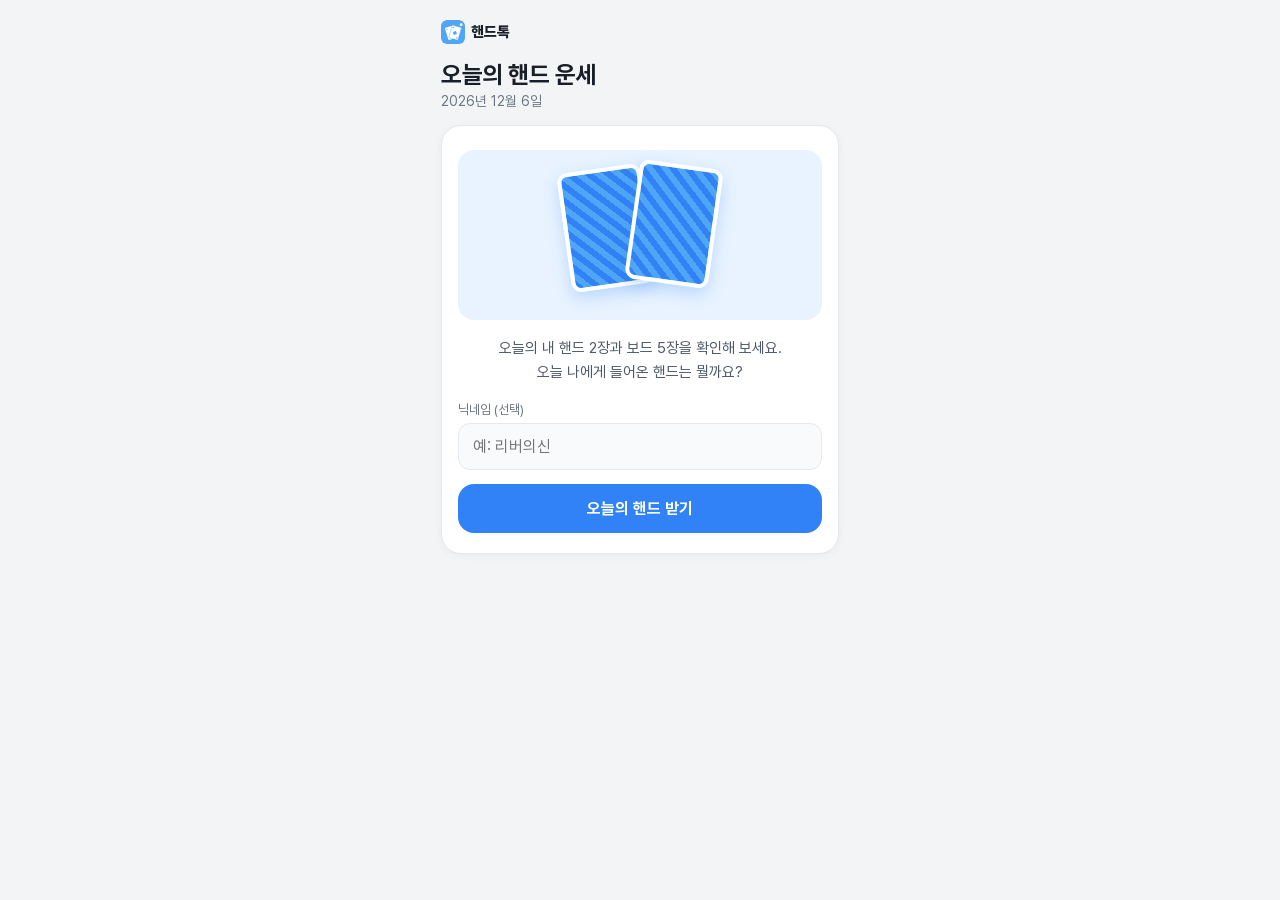
==== index.html @ 8b33772a "v33: iOS share sends single text message" ====
<!doctype html>
<html lang="ko">
<head>
<meta charset="utf-8">
<meta name="viewport" content="width=device-width, initial-scale=1, viewport-fit=cover">
<meta name="theme-color" content="#F2F4F6">
<link rel="icon" href="logo.svg">
<link rel="preload" href="fonts/Pretendard-Regular.subset.woff2" as="font" type="font/woff2" crossorigin>
<title>오늘의 핸드 운세 · 핸드톡</title>
<meta name="description" content="오늘 나의 핸드 2장과 보드 5장을 뽑아 보세요. 홀덤 족보로 보는 오늘의 운세예요.">
<meta property="og:type" content="website">
<meta property="og:site_name" content="핸드톡">
<meta property="og:locale" content="ko_KR">
<meta property="og:title" content="오늘의 핸드 운세">
<meta property="og:description" content="오늘 나의 핸드 2장과 보드 5장을 뽑아 보세요. 홀덤 족보로 보는 오늘의 운세예요.">
<meta property="og:url" content="https://kimyaechan9453-bit.github.io/hand-fortune/">
<meta property="og:image" content="https://kimyaechan9453-bit.github.io/hand-fortune/og-image.png?v=31">
<meta property="og:image:width" content="1200">
<meta property="og:image:height" content="630">
<meta property="og:image:alt" content="오늘의 핸드 운세 · 핸드톡">
<meta name="twitter:card" content="summary_large_image">
<meta name="twitter:title" content="오늘의 핸드 운세">
<meta name="twitter:description" content="오늘 나의 핸드 2장과 보드 5장을 뽑아 보세요. 홀덤 족보로 보는 오늘의 운세예요.">
<meta name="twitter:image" content="https://kimyaechan9453-bit.github.io/hand-fortune/og-image.png?v=31">
<link rel="stylesheet" href="style.css?v=22">
</head>
<body>
<main class="app">
  <header class="top">
    <div class="brand"><img src="logo.svg" alt="" width="24" height="24"><span>핸드톡</span></div>
    <h1>오늘의 핸드 운세</h1>
    <p class="date" id="date"></p>
  </header>

  <section id="start" class="panel" aria-labelledby="startTitle">
    <div class="deck" aria-hidden="true">
      <div class="card back"></div><div class="card back"></div>
    </div>
    <h2 id="startTitle" class="sr-only">시작하기</h2>
    <p class="intro">오늘의 내 핸드 2장과 보드 5장을 확인해 보세요.<br>오늘 나에게 들어온 핸드는 뭘까요?</p>
    <label for="nick" class="lbl">닉네임 (선택)</label>
    <input id="nick" type="text" maxlength="16" autocomplete="nickname" placeholder="예: 리버의신">
    <button id="dealBtn" class="btn primary" type="button">오늘의 핸드 받기</button>
  </section>

  <section id="result" class="panel" hidden aria-labelledby="handName">
    <div class="hand" id="hand">
      <p class="row-lbl" id="holeLbl">내 핸드</p>
      <div class="hole" id="hole" role="list" aria-labelledby="holeLbl"></div>
      <p class="row-lbl" id="boardLbl">보드</p>
      <div class="board" id="board" role="list" aria-labelledby="boardLbl"></div>
    </div>
    <div class="rank-box">
      <p class="rank-label">오늘의 핸드</p>
      <h2 id="handName" class="rank-name"></h2>
      <p id="rerollNote" class="reroll-note" hidden></p>
      <button id="skipBtn" class="skip" type="button">건너뛰기</button>
      <div id="explain" class="ex" aria-live="polite">
        <div class="ex-row">
          <div class="ex-h"><span class="ex-t">프리플랍 핸드 세기</span><span id="exTier" class="ex-pill"></span><span id="exBars" class="ex-bars" aria-hidden="true"><i></i><i></i><i></i><i></i><i></i></span></div>
          <p class="ex-p"><b id="exName"></b> <span id="exHole"></span></p>
        </div>
        <div class="ex-row">
          <div class="ex-h"><span class="ex-t">최종 족보 세기</span><span id="exTier2" class="ex-pill"></span><span id="exBars2" class="ex-bars" aria-hidden="true"><i></i><i></i><i></i><i></i><i></i></span></div>
          <p class="ex-p"><b id="exName2"></b> <span id="exMade"></span></p>
        </div>
      </div>
      <p id="oneLine" class="one-line"></p>
    </div>

    <div class="score-card">
      <div class="ring" id="ring" role="img" aria-label="운세 점수">
        <span id="score">0</span><small>점</small>
      </div>
      <p id="message" class="message"></p>
    </div>

    <h3 class="sec">핸드 밸런스 <small class="sec-hint">눌러서 조언 보기</small></h3>
    <ul class="meters" id="meters"></ul>


    <div class="actions">
      <button id="shareBtn" class="btn primary" type="button">결과 공유하기</button>
      <div class="sub-acts">
        <button id="rerollBtn" class="btn ghost" type="button">다시 뽑기</button>
        <button id="resetBtn" class="btn ghost" type="button">처음으로</button>
      </div>
    </div>
    <div class="cta" id="cta">
      <img src="logo.svg" alt="" width="40" height="40">
      <div class="cta-txt"><strong>핸드톡에서 더 깊게 분석해 보세요</strong><span id="ctaSub">내 핸드를 기록하고 다른 플레이어와 이야기해요.</span></div>
      <a id="storeBtn" class="btn primary cta-btn" href="#" target="_blank" rel="noopener">Google Play에서 받기</a>
    </div>
    <p class="fine">재미로 보는 운세예요. 오늘도 좋은 핸드 되세요.</p>
    <p class="fine privacy">서비스 개선을 위해 방문 수, 버튼 클릭 수 같은 익명 통계만 수집해요. 이름이나 연락처 같은 개인정보는 수집하지 않아요.</p>
  </section>
  <div id="sheet" class="sheet" hidden>
    <div class="sheet-box" role="dialog" aria-modal="true" aria-labelledby="sheetTitle">
      <div class="sheet-head">
        <h3 id="sheetTitle" class="sheet-t">결과를 공유해 보세요</h3>
        <button id="sheetX" class="sheet-x" type="button" aria-label="닫기"><svg width="20" height="20" viewBox="0 0 20 20" aria-hidden="true"><path d="M5 5l10 10M15 5L5 15" stroke="currentColor" stroke-width="2" stroke-linecap="round"/></svg></button>
      </div>
      <div class="sheet-frame"><img id="sheetImg" class="sheet-img" alt="오늘의 핸드 운세 공유 이미지"></div>
      <div class="sheet-acts">
        <a id="saveImg" class="btn primary sheet-btn" href="#">이미지 저장</a>
        <div class="sheet-row">
          <button id="copyLink" class="btn ghost" type="button">링크 복사</button>
          <button id="copyImg" class="btn ghost" type="button" hidden>이미지 복사</button>
        </div>
      </div>
    </div>
  </div>
  <div id="toast" class="toast" role="status" aria-live="polite"></div>
</main>
<script src="app.js?v=33"></script>
</body>
</html>
---- style.css ----
@font-face{font-family:"Pretendard";font-style:normal;font-weight:400;font-display:swap;src:url(fonts/Pretendard-Regular.subset.woff2) format("woff2")}
@font-face{font-family:"Pretendard";font-style:normal;font-weight:500;font-display:swap;src:url(fonts/Pretendard-Medium.subset.woff2) format("woff2")}
@font-face{font-family:"Pretendard";font-style:normal;font-weight:600;font-display:swap;src:url(fonts/Pretendard-SemiBold.subset.woff2) format("woff2")}
@font-face{font-family:"Pretendard";font-style:normal;font-weight:700;font-display:swap;src:url(fonts/Pretendard-Bold.subset.woff2) format("woff2")}
@font-face{font-family:"Pretendard";font-style:normal;font-weight:800;font-display:swap;src:url(fonts/Pretendard-ExtraBold.subset.woff2) format("woff2")}
:root{--primary:#3182F6;--soft:#E8F3FF;--bg:#F2F4F6;--card:#fff;--border:#E5E8EB;--fg:#191F28;--mut:#6B7684;--sec:#E8EAED;--ok:#00C853;--oksoft:#E8F8EF;--red:#E74C3C;--blue2:#4FA6F5;--r-sm:8px;--r-md:12px;--r-lg:16px;--r-xl:20px;--sh:0 2px 8px rgba(0,0,0,.04)}
*{box-sizing:border-box}
html,body{margin:0;background:var(--bg);color:var(--fg);font-family:"Pretendard","Noto Sans KR",system-ui,-apple-system,sans-serif;-webkit-font-smoothing:antialiased;word-break:keep-all}
.sr-only{position:absolute;width:1px;height:1px;overflow:hidden;clip:rect(0 0 0 0)}
.app{max-width:430px;margin:0 auto;padding:calc(16px + env(safe-area-inset-top)) calc(16px + env(safe-area-inset-right)) calc(40px + env(safe-area-inset-bottom)) calc(16px + env(safe-area-inset-left));min-height:100vh}
.top{margin:4px 0 16px}
.brand{display:flex;align-items:center;gap:6px;font-weight:800;font-size:15px}
.brand img{border-radius:6px}
h1{font-size:24px;margin:16px 0 4px;font-weight:700;letter-spacing:-.02em}
.date{color:var(--mut);margin:0;font-size:14px}
.panel{background:var(--card);border:1px solid var(--border);border-radius:var(--r-xl);padding:20px 16px;box-shadow:var(--sh)}
.deck{position:relative;height:170px;margin:4px 0 16px;background:var(--soft);border-radius:var(--r-lg)}
.deck .card{position:absolute;left:50%;top:18px}
.deck .card:nth-child(1){transform:translateX(-50%) translateX(-34px) rotate(-8deg)}
.deck .card:nth-child(2){transform:translateX(-50%) translateX(34px) translateY(-4px) rotate(8deg)}
.intro{text-align:center;line-height:1.6;margin:0 0 18px;font-size:15px;color:#4E5968}
.lbl{display:block;font-size:13px;color:var(--mut);margin-bottom:6px}
input{width:100%;font:inherit;font-size:16px;color:var(--fg);background:#F9FAFB;border:1px solid var(--border);border-radius:var(--r-md);padding:13px 14px;margin-bottom:14px}
input:focus{outline:2px solid var(--primary);outline-offset:0;background:#fff}
.btn{width:100%;font:inherit;font-weight:700;font-size:16px;border-radius:var(--r-lg);padding:15px;border:0;cursor:pointer}
.btn:focus-visible{outline:3px solid #9CC3FA;outline-offset:2px}
.primary{background:var(--primary);color:#fff}
.primary:active{background:#1B64DA}
.ghost{background:var(--sec);color:#4E5968}
.fine{text-align:center;color:var(--mut);font-size:13px;margin:12px 0 0}
.card{width:84px;height:120px;border-radius:10px;position:relative}
.back{background:repeating-linear-gradient(45deg,var(--primary) 0 6px,var(--blue2) 6px 12px);border:4px solid #fff;box-shadow:0 6px 16px rgba(49,130,246,.25)}
.hand{margin:4px 0 18px;padding:14px 10px 14px;background:#F9FAFB;border:1px solid var(--border);border-radius:var(--r-lg)}
.row-lbl{margin:0 0 8px;font-size:12px;font-weight:700;color:var(--primary)}
.row-lbl+.hole{margin-bottom:14px}
.row-lbl{margin-bottom:12px!important}
.hole,.board{display:flex;justify-content:center;gap:6px;perspective:800px}
.hole .slot{width:70px;height:100px}
.board{gap:4px;flex-wrap:nowrap}
.bslot{flex:1 1 0;min-width:0;max-width:58px;display:flex;flex-direction:column;align-items:center;gap:5px}
.board .slot{width:100%;height:auto;aspect-ratio:54/78}
.cue{font-size:12px;color:var(--mut);height:15px;line-height:15px}
.bslot:nth-child(4),.bslot:nth-child(5){margin-left:5px}
.hand.done .slot.dim{opacity:.6;filter:grayscale(.5)}
.hand.done .slot.win{translate:0 -5px}
.hand.done .slot.win .face{box-shadow:0 8px 14px rgba(25,31,40,.22)}
.hand.done .slot.win .face::before{content:"";position:absolute;left:50%;top:-15px;width:6px;height:6px;margin-left:-3px;border-radius:50%;background:#3182F6;box-shadow:0 0 0 2px #fff}
.slot{container-type:inline-size}
.face .r{position:absolute;left:6%;top:4%;font-size:50cqw;font-weight:800;line-height:1;letter-spacing:-.07em}
.face .su{position:absolute;right:4%;bottom:1%;font-size:52cqw;line-height:1}
.contrib{margin:0 auto 6px;white-space:nowrap;display:inline-block;font-size:13px;font-weight:600;color:var(--primary);background:#fff;border:1px solid var(--border);border-radius:99px;padding:6px 12px;max-width:330px;line-height:1.45}
.slot{width:58px;height:84px;position:relative;box-sizing:border-box;border:1.5px dashed rgba(139,149,161,.45);border-radius:var(--r-sm);transition:opacity .3s,filter .3s,translate .25s ease}


.cd{position:absolute;inset:-1.5px;will-change:transform}
.face,.cd .bk{position:absolute;inset:0;border-radius:var(--r-sm)}
.cd .bk{background:repeating-linear-gradient(45deg,var(--primary) 0 4px,var(--blue2) 4px 8px);border:3px solid #fff;box-shadow:0 4px 10px rgba(49,130,246,.25)}
.face{background:#FFFFFF!important;background-color:#FFFFFF!important;border:3.5px solid currentColor;box-sizing:border-box;box-shadow:0 2px 6px rgba(0,0,0,.08)}
.k-s{color:#191F28!important}.k-h{color:#E74C3C!important}.k-d{color:#3182F6!important}.k-c{color:#00A65A!important}
.rank-box{text-align:center}
.rank-label{margin:0;color:var(--mut);font-size:13px}
.rank-name{margin:4px 0 6px;font-size:28px;color:var(--primary);font-weight:800}
.one-line{margin:0 auto;max-width:300px;line-height:1.5;color:#4E5968;font-size:15px}
.score-card{display:flex;gap:16px;align-items:center;background:#F9FAFB;border:1px solid var(--border);border-radius:var(--r-lg);padding:16px;margin:20px 0 6px}
.ring{--p:0;flex:0 0 84px;height:84px;border-radius:50%;display:flex;align-items:center;justify-content:center;
background:radial-gradient(closest-side,#F9FAFB 78%,transparent 79%),conic-gradient(var(--primary) calc(var(--p)*1%),var(--sec) 0)}
.ring span{font-size:26px;font-weight:800}.ring small{font-size:13px;color:var(--mut);margin:8px 0 0 2px}
.message{margin:0;line-height:1.6;font-size:14.5px;color:#333D4B}
.sec{font-size:16px;margin:24px 0 10px;font-weight:700}
.meters{list-style:none;margin:0;padding:0;display:grid;gap:10px}
.meters li{background:#fff;border:1px solid var(--border);border-radius:var(--r-md);padding:12px 14px}
.mh{display:flex;justify-content:space-between;align-items:baseline;font-size:14px;margin-bottom:8px}
.mh strong{font-weight:700}.mh .s{font-size:16px;margin-right:6px}
.mh em{font-style:normal;color:var(--primary);font-weight:700}
.bar{height:8px;border-radius:9px;background:var(--sec);overflow:hidden}
.bar span{display:block;height:100%;width:0;border-radius:9px;background:var(--blue2);transition:width 1s cubic-bezier(.2,.8,.2,1)}
.meters li.hi .bar span{background:var(--primary)}
.meters li.hi .mh em::after{content:"좋음";margin-left:6px;font-size:11px;color:#00A344;background:var(--oksoft);padding:2px 6px;border-radius:6px}
.tip{margin:8px 0 0;font-size:13px;color:var(--mut);line-height:1.5}
.actions{display:grid;gap:8px;margin-top:22px}
.toast{position:fixed;left:50%;bottom:calc(28px + env(safe-area-inset-bottom));transform:translateX(-50%) translateY(20px);background:#191F28;color:#fff;padding:10px 16px;border-radius:99px;font-size:14px;opacity:0;transition:.25s;pointer-events:none}
.toast.show{opacity:1;transform:translateX(-50%)}
.fade{animation:fade .5s ease both}
@keyframes fade{from{opacity:0;transform:translateY(8px)}to{opacity:1;transform:none}}
@media (prefers-reduced-motion:reduce){*{transition:none!important;animation:none!important}}

.reroll-note{margin:-2px 0 8px;font-size:13px;color:var(--mut)}
.sub-acts{display:grid;grid-template-columns:1fr 1fr;gap:8px}
#rerollBtn{background:var(--soft);color:var(--primary)}

.slot:has(.cd){border-color:transparent}

.ex{margin:4px 0 10px;text-align:left;background:#fff;border:1px solid var(--border);border-radius:var(--r-md);padding:4px 14px;opacity:0;transform:translateY(6px);transition:opacity .4s,transform .4s}
.ex.show{opacity:1;transform:none}
.ex-row{padding:10px 0}.ex-row+.ex-row{border-top:1px solid var(--border)}
.ex-h{display:flex;align-items:center;gap:6px;margin-bottom:6px}
.ex-t{font-size:13px;font-weight:700;color:var(--fg)}
.ex-pill{font-size:12px;font-weight:800;padding:2px 8px;min-width:22px;text-align:center;box-sizing:border-box;border-radius:99px;background:var(--soft);color:var(--primary)}
.ex-pill.t5{background:#7C4DFF;color:#fff}.ex-pill.t4{background:#3182F6;color:#fff}.ex-pill.t3{background:#00C471;color:#fff}.ex-pill.t2,.ex-pill.t1{background:#FFB800;color:#191F28}
.ex-bars{display:flex;gap:3px;margin-left:auto}.ex-bars i{width:14px;height:6px;border-radius:3px;background:var(--sec)}.ex-bars i.on{background:var(--primary)}.ex-bars.t5 i.on{background:#7C4DFF}.ex-bars.t4 i.on{background:#3182F6}.ex-bars.t3 i.on{background:#00C471}.ex-bars.t2 i.on{background:#FFB800}
.ex-p{margin:0;font-size:13.5px;line-height:1.55;color:#333D4B}.ex-p b{color:var(--fg)}
.ex-prog{margin:6px 0 0;font-size:13px;color:var(--mut)}
@media (prefers-reduced-motion:reduce){.ex{transition:none}}

.sheet{position:fixed;inset:0;background:rgba(25,31,40,.5);display:flex;align-items:flex-end;justify-content:center;z-index:10;animation:shFade .2s ease}
.sheet[hidden]{display:none}
.sheet-box{width:100%;max-width:430px;max-height:calc(100dvh - 24px);overflow:auto;box-sizing:border-box;background:#fff;border-radius:var(--r-xl) var(--r-xl) 0 0;padding:18px 20px calc(20px + env(safe-area-inset-bottom));padding-left:max(20px,env(safe-area-inset-left));padding-right:max(20px,env(safe-area-inset-right));display:grid;gap:16px;animation:shUp .25s ease}
.sheet-head{display:flex;align-items:center;justify-content:space-between}
.sheet-t{margin:0;font-size:18px;font-weight:700;color:var(--fg)}
.sheet-x{width:36px;height:36px;border:0;border-radius:99px;background:#F2F4F6;color:#4E5968;display:grid;place-items:center;cursor:pointer;padding:0}
.sheet-x:hover{background:#E5E8EB}
.sheet-frame{background:var(--bg);border-radius:var(--r-lg);padding:16px;display:flex;justify-content:center}
.sheet-img{display:block;max-width:100%;max-height:min(46vh,440px);width:auto;height:auto;border-radius:var(--r-md);box-shadow:0 8px 24px rgba(0,0,0,.12)}
.sheet-acts{display:grid;gap:8px}
.sheet-row{display:flex;gap:8px}.sheet-row .btn{flex:1}
.sheet-btn{display:block;text-align:center;text-decoration:none;box-sizing:border-box}
body.locked{overflow:hidden}
@media (min-width:600px){.sheet{align-items:center;padding:24px}.sheet-box{border-radius:var(--r-xl);max-width:420px;padding:22px 24px 24px;box-shadow:0 20px 60px rgba(0,0,0,.2);animation:shPop .2s ease}}
@keyframes shFade{from{opacity:0}}@keyframes shUp{from{transform:translateY(40px)}}@keyframes shPop{from{transform:scale(.96);opacity:0}}
@media (prefers-reduced-motion:reduce){.sheet,.sheet-box{animation:none}}

/* hide results until all cards are dealt */
#result .rank-name,#result .reroll-note,#result .one-line,#result .score-card,#result .sec,#result .meters{transition:opacity .35s ease}
#result.dealing .rank-name{color:#6B7684;font-size:18px}
#result.dealing .reroll-note,#result.dealing .one-line,#result.dealing .sec .sec-hint{opacity:0;pointer-events:none}
#result.dealing .ex,#result.dealing .score-card,#result.dealing .meters li{opacity:1;transform:none;pointer-events:none;border-color:transparent;background:linear-gradient(90deg,#F2F4F6 25%,#E9ECEF 50%,#F2F4F6 75%);background-size:200% 100%;animation:skel 1.3s linear infinite}
#result.dealing .ex>*,#result.dealing .score-card>*,#result.dealing .meters li>*{visibility:hidden}
#result.dealing .ex{min-height:180px}
#result.dealing .sec{color:var(--mut)}
@keyframes skel{from{background-position:200% 0}to{background-position:0 0}}
@media (prefers-reduced-motion:reduce){#result.dealing .ex,#result.dealing .score-card,#result.dealing .meters li{animation:none}}

#fx{position:fixed;inset:0;width:100vw;height:100vh;pointer-events:none;z-index:50}
.rank-name.rare{background-size:200% auto;-webkit-background-clip:text;background-clip:text;color:transparent;animation:shimmer 1.6s linear infinite}
.rank-name.r7{background-image:linear-gradient(90deg,#5B3CC4,#9C7BFF,#C9B8FF,#9C7BFF,#5B3CC4)}
.rank-name.r8{background-image:linear-gradient(90deg,#7C4DFF,#3182F6,#00C471,#FFB800,#F04452,#7C4DFF)}
.rank-name.r9{background-image:linear-gradient(90deg,#B8860B,#FFD54F,#FFF3C4,#FFD54F,#B8860B);filter:drop-shadow(0 0 8px rgba(255,193,7,.55))}
@keyframes shimmer{to{background-position:-200% center}}
body.fx-flash::after{content:"";position:fixed;inset:0;pointer-events:none;z-index:49;background:radial-gradient(circle at 50% 35%,rgba(255,215,64,.55),rgba(255,215,64,0) 70%);animation:flash 1.4s ease-out forwards}
@keyframes flash{0%{opacity:0}15%{opacity:1}100%{opacity:0}}
.hand.shake{animation:shake .5s ease-in-out}
@keyframes shake{0%,100%{transform:none}20%{transform:translateX(-5px) rotate(-.5deg)}40%{transform:translateX(5px) rotate(.5deg)}60%{transform:translateX(-3px)}80%{transform:translateX(3px)}}

/* compact balance: 2x2, tip shown on tap */
.meters{grid-template-columns:1fr 1fr;gap:8px}
.meters li{padding:10px 12px;cursor:pointer;-webkit-tap-highlight-color:transparent}
.meters .mh{font-size:13px;margin-bottom:6px}
.meters .tip{display:none;margin-top:6px;font-size:12.5px}
.meters li.open{grid-column:1/-1}
.meters li.open .tip{display:block}
.meters li .mh strong::after{content:"";}
.sec-hint{font-size:13px;font-weight:500;color:var(--mut);margin-left:6px}

.skip{display:none;margin:8px auto 4px;min-width:132px;height:44px;padding:0 24px;border:0;border-radius:99px;background:var(--sec);color:var(--fg);font-size:15px;font-weight:600;font-family:inherit;cursor:pointer;-webkit-tap-highlight-color:transparent}
.skip:active{background:#DDE1E6}
#result.dealing .skip{display:block}
.btn:disabled{opacity:.45;cursor:default}
.app.compact .top{display:grid;grid-template-columns:1fr auto;grid-template-rows:auto auto;align-items:center;column-gap:12px;margin:0 0 12px}
.app.compact .brand{grid-row:1/3}
.app.compact h1{grid-column:2;margin:0;font-size:15px;text-align:right;letter-spacing:-.01em}
.app.compact .date{grid-column:2;font-size:13px;text-align:right}
.cta{margin-top:20px;display:grid;grid-template-columns:40px 1fr;gap:10px 12px;align-items:center;background:#F2F7FF;border-radius:var(--r-lg);padding:16px}
.cta img{border-radius:10px}
.cta-txt{display:grid;gap:2px}.cta-txt strong{font-size:15px}.cta-txt span{font-size:13px;color:var(--mut);line-height:1.45}
.cta-btn{grid-column:1/-1;display:block;text-align:center;text-decoration:none;color:#fff;background:var(--primary);box-sizing:border-box}
.fine.privacy{margin-top:6px;font-size:12px;line-height:1.5}
.cta-btn.soon{background:var(--sec);color:var(--mut);cursor:default}
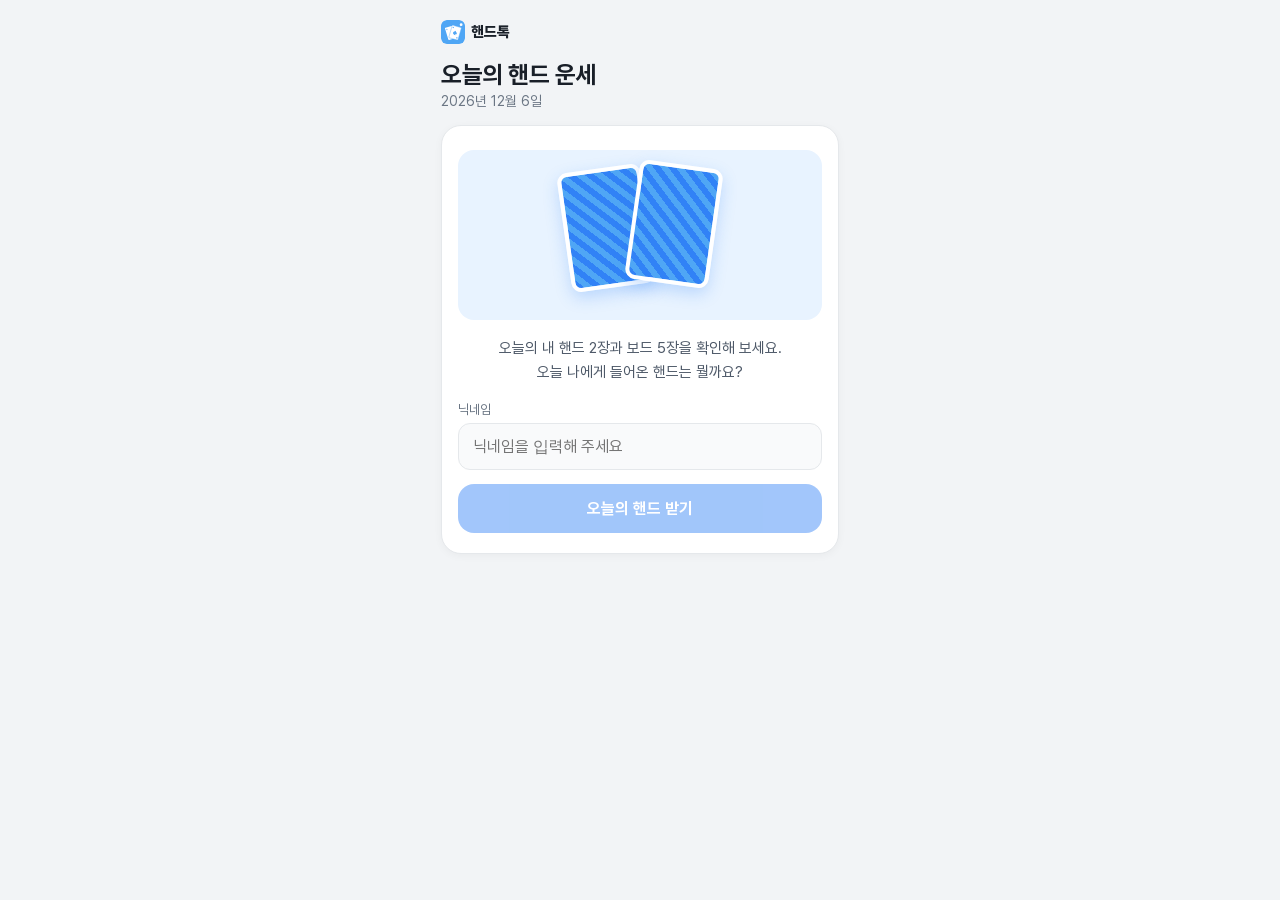
==== commit 6bdb6810: "v34: nickname required" ====
--- a/index.html
+++ b/index.html
@@ -22,7 +22,7 @@
 <meta name="twitter:title" content="오늘의 핸드 운세">
 <meta name="twitter:description" content="오늘 나의 핸드 2장과 보드 5장을 뽑아 보세요. 홀덤 족보로 보는 오늘의 운세예요.">
 <meta name="twitter:image" content="https://kimyaechan9453-bit.github.io/hand-fortune/og-image.png?v=31">
-<link rel="stylesheet" href="style.css?v=22">
+<link rel="stylesheet" href="style.css?v=23">
 </head>
 <body>
 <main class="app">
@@ -38,9 +38,10 @@
     </div>
     <h2 id="startTitle" class="sr-only">시작하기</h2>
     <p class="intro">오늘의 내 핸드 2장과 보드 5장을 확인해 보세요.<br>오늘 나에게 들어온 핸드는 뭘까요?</p>
-    <label for="nick" class="lbl">닉네임 (선택)</label>
-    <input id="nick" type="text" maxlength="16" autocomplete="nickname" placeholder="예: 리버의신">
-    <button id="dealBtn" class="btn primary" type="button">오늘의 핸드 받기</button>
+    <label for="nick" class="lbl">닉네임</label>
+    <input id="nick" type="text" maxlength="16" autocomplete="nickname" placeholder="닉네임을 입력해 주세요" required aria-required="true" aria-describedby="nickHint">
+    <p id="nickHint" class="nick-hint" hidden>닉네임을 입력해야 핸드를 받을 수 있어요</p>
+    <button id="dealBtn" class="btn primary" type="button" disabled>오늘의 핸드 받기</button>
   </section>
 
   <section id="result" class="panel" hidden aria-labelledby="handName">
@@ -112,6 +113,6 @@
   </div>
   <div id="toast" class="toast" role="status" aria-live="polite"></div>
 </main>
-<script src="app.js?v=33"></script>
+<script src="app.js?v=34"></script>
 </body>
 </html>
--- a/style.css
+++ b/style.css
@@ -19,6 +19,7 @@
 .deck .card:nth-child(1){transform:translateX(-50%) translateX(-34px) rotate(-8deg)}
 .deck .card:nth-child(2){transform:translateX(-50%) translateX(34px) translateY(-4px) rotate(8deg)}
 .intro{text-align:center;line-height:1.6;margin:0 0 18px;font-size:15px;color:#4E5968}
+.nick-hint{font-size:13px;color:#F04452;margin:-8px 0 12px}
 .lbl{display:block;font-size:13px;color:var(--mut);margin-bottom:6px}
 input{width:100%;font:inherit;font-size:16px;color:var(--fg);background:#F9FAFB;border:1px solid var(--border);border-radius:var(--r-md);padding:13px 14px;margin-bottom:14px}
 input:focus{outline:2px solid var(--primary);outline-offset:0;background:#fff}
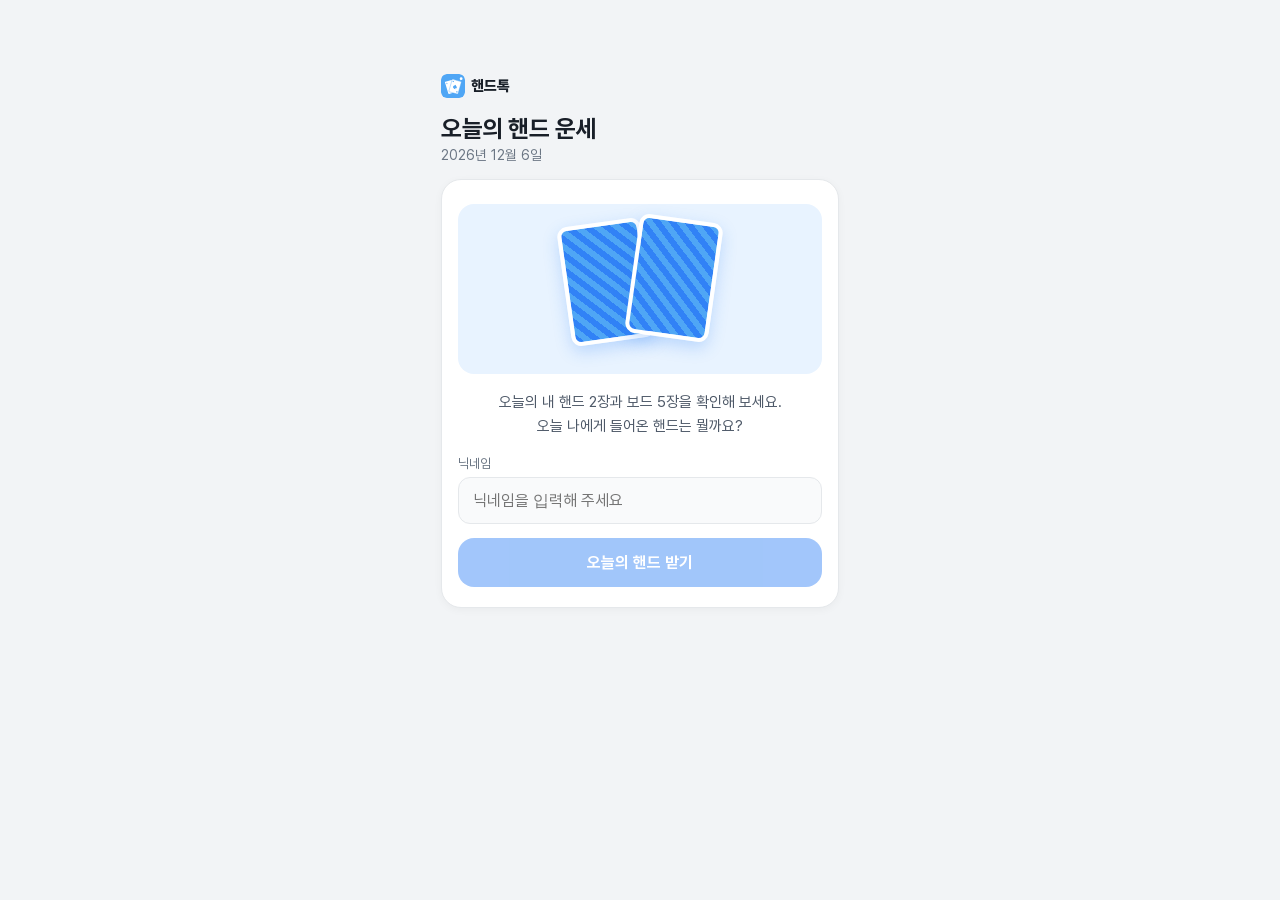
==== commit f873d5f2: "v35: center start screen" ====
--- a/index.html
+++ b/index.html
@@ -22,7 +22,7 @@
 <meta name="twitter:title" content="오늘의 핸드 운세">
 <meta name="twitter:description" content="오늘 나의 핸드 2장과 보드 5장을 뽑아 보세요. 홀덤 족보로 보는 오늘의 운세예요.">
 <meta name="twitter:image" content="https://kimyaechan9453-bit.github.io/hand-fortune/og-image.png?v=31">
-<link rel="stylesheet" href="style.css?v=23">
+<link rel="stylesheet" href="style.css?v=24">
 </head>
 <body>
 <main class="app">
--- a/style.css
+++ b/style.css
@@ -166,3 +166,5 @@
 .cta-btn{grid-column:1/-1;display:block;text-align:center;text-decoration:none;color:#fff;background:var(--primary);box-sizing:border-box}
 .fine.privacy{margin-top:6px;font-size:12px;line-height:1.5}
 .cta-btn.soon{background:var(--sec);color:var(--mut);cursor:default}
+/* v35: optically centered start screen */
+.app:not(.compact){display:flex;flex-direction:column;justify-content:center;min-height:100vh;min-height:100dvh;box-sizing:border-box;padding-bottom:calc(22vh + 40px + env(safe-area-inset-bottom))}
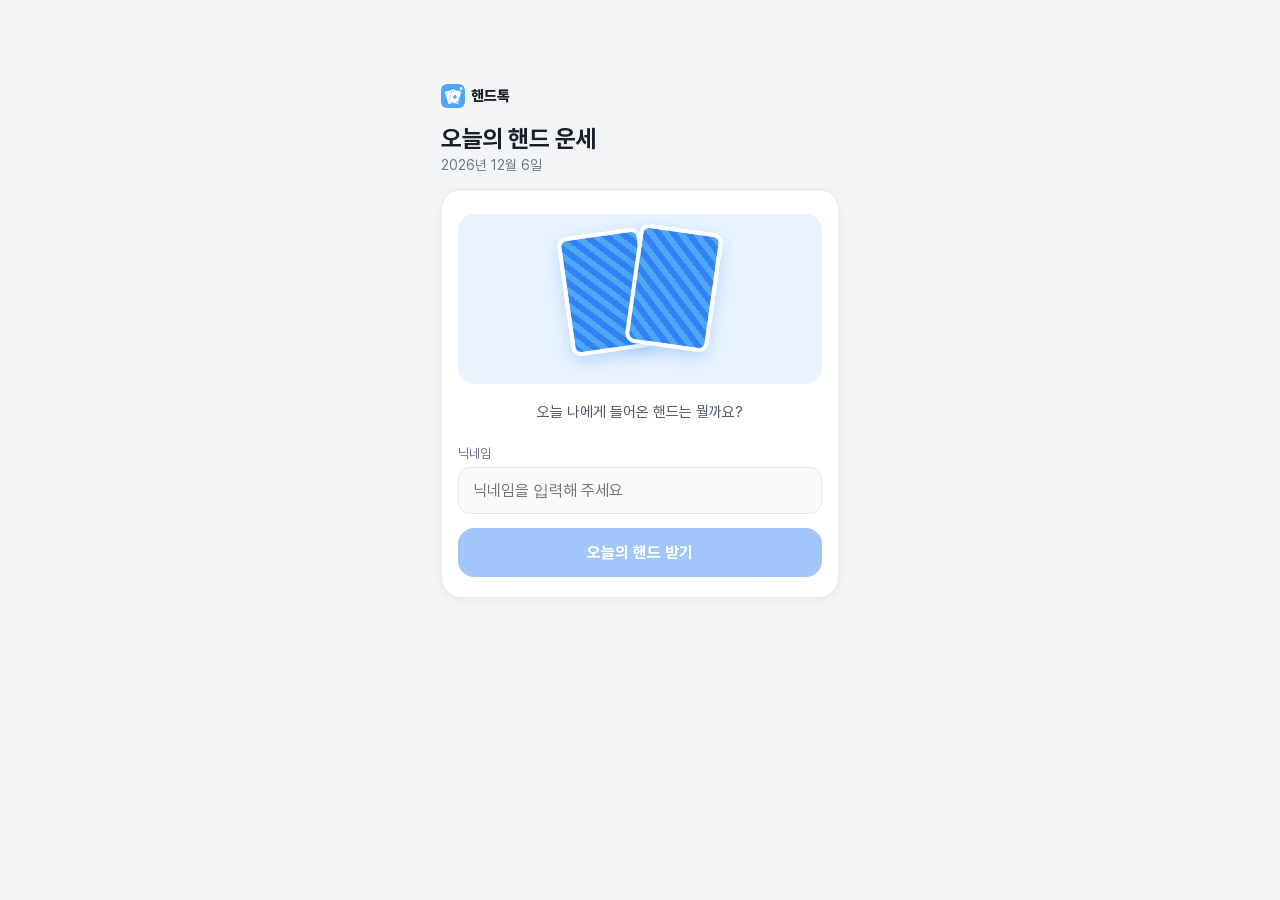
==== commit ef2347a9: "v36: copy polish, favicon, balance labels" ====
--- a/index.html
+++ b/index.html
@@ -4,15 +4,17 @@
 <meta charset="utf-8">
 <meta name="viewport" content="width=device-width, initial-scale=1, viewport-fit=cover">
 <meta name="theme-color" content="#F2F4F6">
-<link rel="icon" href="logo.svg">
+<link rel="icon" type="image/png" sizes="32x32" href="favicon-32.png?v=36">
+<link rel="icon" href="favicon.ico?v=36" sizes="any">
+<link rel="apple-touch-icon" sizes="180x180" href="apple-touch-icon.png?v=36">
 <link rel="preload" href="fonts/Pretendard-Regular.subset.woff2" as="font" type="font/woff2" crossorigin>
 <title>오늘의 핸드 운세 · 핸드톡</title>
-<meta name="description" content="오늘 나의 핸드 2장과 보드 5장을 뽑아 보세요. 홀덤 족보로 보는 오늘의 운세예요.">
+<meta name="description" content="오늘 나의 핸드 2장과 보드 5장을 확인해 보세요. 홀덤 족보로 보는 오늘의 운세예요.">
 <meta property="og:type" content="website">
 <meta property="og:site_name" content="핸드톡">
 <meta property="og:locale" content="ko_KR">
 <meta property="og:title" content="오늘의 핸드 운세">
-<meta property="og:description" content="오늘 나의 핸드 2장과 보드 5장을 뽑아 보세요. 홀덤 족보로 보는 오늘의 운세예요.">
+<meta property="og:description" content="오늘 나의 핸드 2장과 보드 5장을 확인해 보세요. 홀덤 족보로 보는 오늘의 운세예요.">
 <meta property="og:url" content="https://kimyaechan9453-bit.github.io/hand-fortune/">
 <meta property="og:image" content="https://kimyaechan9453-bit.github.io/hand-fortune/og-image.png?v=31">
 <meta property="og:image:width" content="1200">
@@ -20,9 +22,9 @@
 <meta property="og:image:alt" content="오늘의 핸드 운세 · 핸드톡">
 <meta name="twitter:card" content="summary_large_image">
 <meta name="twitter:title" content="오늘의 핸드 운세">
-<meta name="twitter:description" content="오늘 나의 핸드 2장과 보드 5장을 뽑아 보세요. 홀덤 족보로 보는 오늘의 운세예요.">
+<meta name="twitter:description" content="오늘 나의 핸드 2장과 보드 5장을 확인해 보세요. 홀덤 족보로 보는 오늘의 운세예요.">
 <meta name="twitter:image" content="https://kimyaechan9453-bit.github.io/hand-fortune/og-image.png?v=31">
-<link rel="stylesheet" href="style.css?v=24">
+<link rel="stylesheet" href="style.css?v=25">
 </head>
 <body>
 <main class="app">
@@ -37,7 +39,7 @@
       <div class="card back"></div><div class="card back"></div>
     </div>
     <h2 id="startTitle" class="sr-only">시작하기</h2>
-    <p class="intro">오늘의 내 핸드 2장과 보드 5장을 확인해 보세요.<br>오늘 나에게 들어온 핸드는 뭘까요?</p>
+    <p class="intro">오늘 나에게 들어온 핸드는 뭘까요?</p>
     <label for="nick" class="lbl">닉네임</label>
     <input id="nick" type="text" maxlength="16" autocomplete="nickname" placeholder="닉네임을 입력해 주세요" required aria-required="true" aria-describedby="nickHint">
     <p id="nickHint" class="nick-hint" hidden>닉네임을 입력해야 핸드를 받을 수 있어요</p>
@@ -58,11 +60,11 @@
       <button id="skipBtn" class="skip" type="button">건너뛰기</button>
       <div id="explain" class="ex" aria-live="polite">
         <div class="ex-row">
-          <div class="ex-h"><span class="ex-t">프리플랍 핸드 세기</span><span id="exTier" class="ex-pill"></span><span id="exBars" class="ex-bars" aria-hidden="true"><i></i><i></i><i></i><i></i><i></i></span></div>
+          <div class="ex-h"><span class="ex-t">프리플랍 핸드</span><span id="exTier" class="ex-pill"></span><span id="exBars" class="ex-bars" aria-hidden="true"><i></i><i></i><i></i><i></i><i></i></span></div>
           <p class="ex-p"><b id="exName"></b> <span id="exHole"></span></p>
         </div>
         <div class="ex-row">
-          <div class="ex-h"><span class="ex-t">최종 족보 세기</span><span id="exTier2" class="ex-pill"></span><span id="exBars2" class="ex-bars" aria-hidden="true"><i></i><i></i><i></i><i></i><i></i></span></div>
+          <div class="ex-h"><span class="ex-t">최종 족보</span><span id="exTier2" class="ex-pill"></span><span id="exBars2" class="ex-bars" aria-hidden="true"><i></i><i></i><i></i><i></i><i></i></span></div>
           <p class="ex-p"><b id="exName2"></b> <span id="exMade"></span></p>
         </div>
       </div>
@@ -77,6 +79,7 @@
     </div>
 
     <h3 class="sec">핸드 밸런스 <small class="sec-hint">눌러서 조언 보기</small></h3>
+    <p class="bal-hint">숫자가 높을수록 오늘 기운이 좋아요</p>
     <ul class="meters" id="meters"></ul>
 
 
--- a/style.css
+++ b/style.css
@@ -18,7 +18,7 @@
 .deck .card{position:absolute;left:50%;top:18px}
 .deck .card:nth-child(1){transform:translateX(-50%) translateX(-34px) rotate(-8deg)}
 .deck .card:nth-child(2){transform:translateX(-50%) translateX(34px) translateY(-4px) rotate(8deg)}
-.intro{text-align:center;line-height:1.6;margin:0 0 18px;font-size:15px;color:#4E5968}
+.intro{text-align:center;line-height:1.6;margin:6px 0 22px;font-size:15px;color:#4E5968}
 .nick-hint{font-size:13px;color:#F04452;margin:-8px 0 12px}
 .lbl{display:block;font-size:13px;color:var(--mut);margin-bottom:6px}
 input{width:100%;font:inherit;font-size:16px;color:var(--fg);background:#F9FAFB;border:1px solid var(--border);border-radius:var(--r-md);padding:13px 14px;margin-bottom:14px}
@@ -168,3 +168,9 @@
 .cta-btn.soon{background:var(--sec);color:var(--mut);cursor:default}
 /* v35: optically centered start screen */
 .app:not(.compact){display:flex;flex-direction:column;justify-content:center;min-height:100vh;min-height:100dvh;box-sizing:border-box;padding-bottom:calc(22vh + 40px + env(safe-area-inset-bottom))}
+
+/* v36 balance labels */
+.bal-hint{margin:-4px 0 10px;font-size:12.5px;color:var(--mut)}
+.meters .mh{font-size:15px;align-items:center}
+.meters .mh strong{font-weight:700;color:#191F28}
+.meters .mh em{font-size:17px}
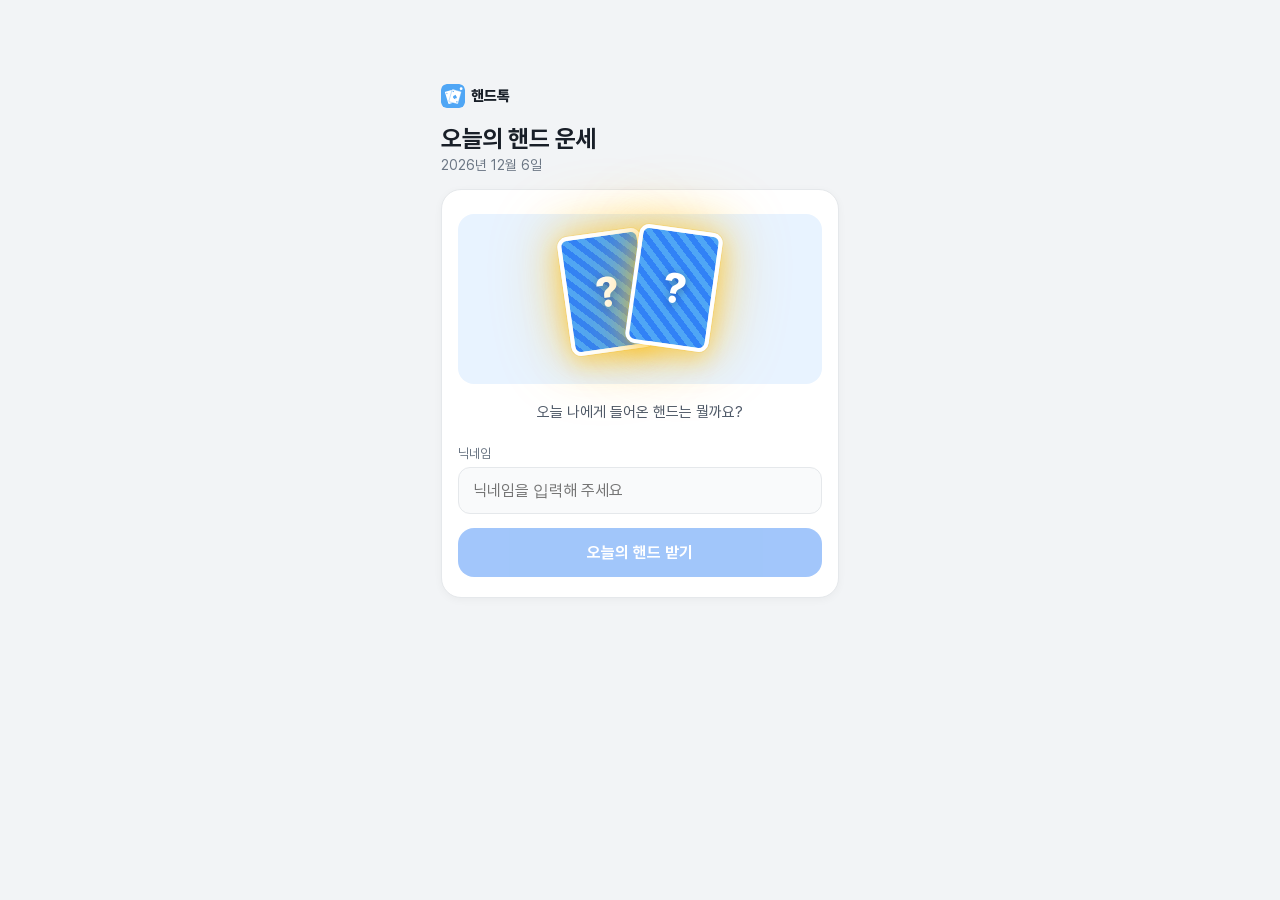
==== commit 4978f477: "v39: UI polish + yellow start glow" ====
--- a/index.html
+++ b/index.html
@@ -24,7 +24,7 @@
 <meta name="twitter:title" content="오늘의 핸드 운세">
 <meta name="twitter:description" content="오늘 나의 핸드 2장과 보드 5장을 확인해 보세요. 홀덤 족보로 보는 오늘의 운세예요.">
 <meta name="twitter:image" content="https://kimyaechan9453-bit.github.io/hand-fortune/og-image.png?v=31">
-<link rel="stylesheet" href="style.css?v=25">
+<link rel="stylesheet" href="style.css?v=27">
 </head>
 <body>
 <main class="app">
@@ -116,6 +116,6 @@
   </div>
   <div id="toast" class="toast" role="status" aria-live="polite"></div>
 </main>
-<script src="app.js?v=34"></script>
+<script src="app.js?v=39"></script>
 </body>
 </html>
--- a/style.css
+++ b/style.css
@@ -31,7 +31,9 @@
 .fine{text-align:center;color:var(--mut);font-size:13px;margin:12px 0 0}
 .card{width:84px;height:120px;border-radius:10px;position:relative}
 .back{background:repeating-linear-gradient(45deg,var(--primary) 0 6px,var(--blue2) 6px 12px);border:4px solid #fff;box-shadow:0 6px 16px rgba(49,130,246,.25)}
-.hand{margin:4px 0 18px;padding:14px 10px 14px;background:#F9FAFB;border:1px solid var(--border);border-radius:var(--r-lg)}
+.deck .card.back{box-shadow:0 0 0 1px rgba(255,184,0,.18),0 8px 20px rgba(255,184,0,.28),0 0 36px rgba(255,200,40,.55),0 0 68px rgba(255,184,0,.42)}
+.deck .card.back::after{content:"?";position:absolute;inset:0;display:grid;place-items:center;font-size:42px;font-weight:800;color:#fff;text-shadow:0 2px 8px rgba(25,31,40,.35);letter-spacing:-.04em;pointer-events:none}
+.hand{margin:4px 0 22px;padding:14px 10px 14px;background:#F9FAFB;border:1px solid var(--border);border-radius:var(--r-lg)}
 .row-lbl{margin:0 0 8px;font-size:12px;font-weight:700;color:var(--primary)}
 .row-lbl+.hole{margin-bottom:14px}
 .row-lbl{margin-bottom:12px!important}
@@ -59,15 +61,15 @@
 .face{background:#FFFFFF!important;background-color:#FFFFFF!important;border:3.5px solid currentColor;box-sizing:border-box;box-shadow:0 2px 6px rgba(0,0,0,.08)}
 .k-s{color:#191F28!important}.k-h{color:#E74C3C!important}.k-d{color:#3182F6!important}.k-c{color:#00A65A!important}
 .rank-box{text-align:center}
-.rank-label{margin:0;color:var(--mut);font-size:13px}
-.rank-name{margin:4px 0 6px;font-size:28px;color:var(--primary);font-weight:800}
-.one-line{margin:0 auto;max-width:300px;line-height:1.5;color:#4E5968;font-size:15px}
-.score-card{display:flex;gap:16px;align-items:center;background:#F9FAFB;border:1px solid var(--border);border-radius:var(--r-lg);padding:16px;margin:20px 0 6px}
+.rank-label{margin:0 0 2px;color:var(--mut);font-size:12px;font-weight:500;letter-spacing:.02em}
+.rank-name{margin:2px 0 8px;font-size:32px;line-height:1.2;color:var(--primary);font-weight:800;letter-spacing:-.02em}
+.one-line{margin:6px auto 4px;max-width:300px;line-height:1.5;color:#4E5968;font-size:15px}
+.score-card{display:flex;gap:16px;align-items:center;background:#F9FAFB;border:1px solid var(--border);border-radius:var(--r-lg);padding:16px;margin:26px 0 8px}
 .ring{--p:0;flex:0 0 84px;height:84px;border-radius:50%;display:flex;align-items:center;justify-content:center;
 background:radial-gradient(closest-side,#F9FAFB 78%,transparent 79%),conic-gradient(var(--primary) calc(var(--p)*1%),var(--sec) 0)}
 .ring span{font-size:26px;font-weight:800}.ring small{font-size:13px;color:var(--mut);margin:8px 0 0 2px}
 .message{margin:0;line-height:1.6;font-size:14.5px;color:#333D4B}
-.sec{font-size:16px;margin:24px 0 10px;font-weight:700}
+.sec{font-size:16px;margin:28px 0 10px;font-weight:700}
 .meters{list-style:none;margin:0;padding:0;display:grid;gap:10px}
 .meters li{background:#fff;border:1px solid var(--border);border-radius:var(--r-md);padding:12px 14px}
 .mh{display:flex;justify-content:space-between;align-items:baseline;font-size:14px;margin-bottom:8px}
@@ -87,11 +89,12 @@
 
 .reroll-note{margin:-2px 0 8px;font-size:13px;color:var(--mut)}
 .sub-acts{display:grid;grid-template-columns:1fr 1fr;gap:8px}
-#rerollBtn{background:var(--soft);color:var(--primary)}
+#rerollBtn{background:var(--soft);color:var(--primary);font-weight:800;border:1px solid #BFD9FF}
+#resetBtn{background:#F2F4F6;color:var(--mut);font-weight:600}
 
 .slot:has(.cd){border-color:transparent}
 
-.ex{margin:4px 0 10px;text-align:left;background:#fff;border:1px solid var(--border);border-radius:var(--r-md);padding:4px 14px;opacity:0;transform:translateY(6px);transition:opacity .4s,transform .4s}
+.ex{margin:12px 0 14px;text-align:left;background:#F2F7FF;border:1px solid #D6E6FF;border-radius:var(--r-md);padding:4px 14px;opacity:0;transform:translateY(6px);transition:opacity .4s,transform .4s}
 .ex.show{opacity:1;transform:none}
 .ex-row{padding:10px 0}.ex-row+.ex-row{border-top:1px solid var(--border)}
 .ex-h{display:flex;align-items:center;gap:6px;margin-bottom:6px}
@@ -160,7 +163,7 @@
 .app.compact .brand{grid-row:1/3}
 .app.compact h1{grid-column:2;margin:0;font-size:15px;text-align:right;letter-spacing:-.01em}
 .app.compact .date{grid-column:2;font-size:13px;text-align:right}
-.cta{margin-top:20px;display:grid;grid-template-columns:40px 1fr;gap:10px 12px;align-items:center;background:#F2F7FF;border-radius:var(--r-lg);padding:16px}
+.cta{margin-top:20px;display:grid;grid-template-columns:40px 1fr;gap:10px 12px;align-items:center;background:#F2F7FF;border:1px solid #C9DEFF;border-radius:var(--r-lg);padding:16px;box-shadow:0 4px 14px rgba(49,130,246,.08)}
 .cta img{border-radius:10px}
 .cta-txt{display:grid;gap:2px}.cta-txt strong{font-size:15px}.cta-txt span{font-size:13px;color:var(--mut);line-height:1.45}
 .cta-btn{grid-column:1/-1;display:block;text-align:center;text-decoration:none;color:#fff;background:var(--primary);box-sizing:border-box}
@@ -171,6 +174,6 @@
 
 /* v36 balance labels */
 .bal-hint{margin:-4px 0 10px;font-size:12.5px;color:var(--mut)}
-.meters .mh{font-size:15px;align-items:center}
+.meters .mh{font-size:14px;align-items:center}
 .meters .mh strong{font-weight:700;color:#191F28}
-.meters .mh em{font-size:17px}
+.meters .mh em{font-size:22px;font-weight:800;letter-spacing:-.02em;color:var(--primary);line-height:1}
